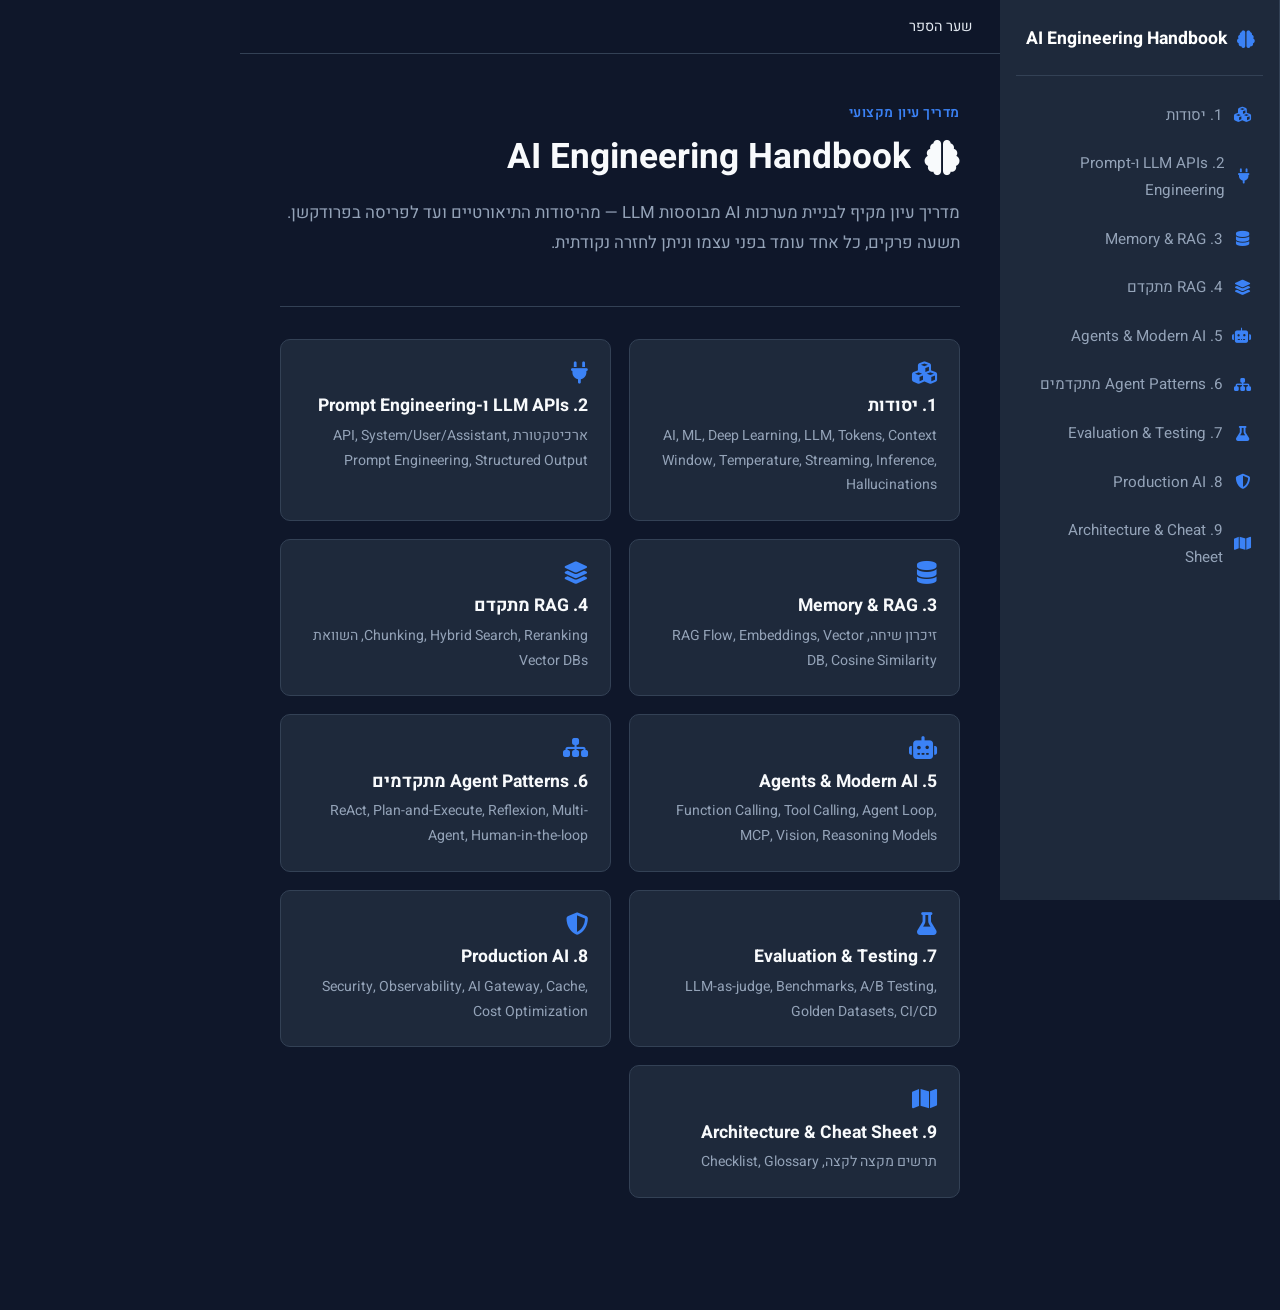
==== index.html @ ad1176f5 "Initial commit: AI Engineering Handbook — 9-chapter Hebrew RTL reference site" ====
<!DOCTYPE html>
<html lang="he" dir="rtl">
<head>
<meta charset="UTF-8">
<meta name="viewport" content="width=device-width, initial-scale=1.0">
<title>AI Engineering Handbook</title>
<link rel="stylesheet" href="assets/style.css">
</head>
<body>
<div class="layout">
  <aside class="sidebar">
    <div class="sidebar__brand"><i class="fas fa-brain"></i> AI Engineering Handbook</div>
    <ul class="sidebar__nav">
      <li><a class="sidebar__link" href="chapters/01-foundations.html"><i class="fas fa-cubes"></i> 1. יסודות</a></li>
      <li><a class="sidebar__link" href="chapters/02-llm-apis-prompts.html"><i class="fas fa-plug"></i> 2. LLM APIs ו-Prompt Engineering</a></li>
      <li><a class="sidebar__link" href="chapters/03-memory-rag.html"><i class="fas fa-database"></i> 3. Memory & RAG</a></li>
      <li><a class="sidebar__link" href="chapters/04-advanced-rag.html"><i class="fas fa-layer-group"></i> 4. RAG מתקדם</a></li>
      <li><a class="sidebar__link" href="chapters/05-agents.html"><i class="fas fa-robot"></i> 5. Agents & Modern AI</a></li>
      <li><a class="sidebar__link" href="chapters/06-agent-patterns.html"><i class="fas fa-sitemap"></i> 6. Agent Patterns מתקדמים</a></li>
      <li><a class="sidebar__link" href="chapters/07-evaluation.html"><i class="fas fa-flask"></i> 7. Evaluation & Testing</a></li>
      <li><a class="sidebar__link" href="chapters/08-production.html"><i class="fas fa-shield-halved"></i> 8. Production AI</a></li>
      <li><a class="sidebar__link" href="chapters/09-architecture-cheatsheet.html"><i class="fas fa-map"></i> 9. Architecture & Cheat Sheet</a></li>
    </ul>
  </aside>
  <main>
    <header class="page-header">
      <div class="breadcrumb"><span class="current">שער הספר</span></div>
    </header>
    <div class="content" style="max-width:1100px;">
      <section class="chapter-hero">
        <div class="chapter-hero__eyebrow">מדריך עיון מקצועי</div>
        <h1><i class="fas fa-brain"></i> AI Engineering Handbook</h1>
        <p>מדריך עיון מקיף לבניית מערכות AI מבוססות LLM — מהיסודות התיאורטיים ועד לפריסה בפרודקשן. תשעה פרקים, כל אחד עומד בפני עצמו וניתן לחזרה נקודתית.</p>
      </section>
      <div class="chapter-grid">
        <a class="chapter-card" href="chapters/01-foundations.html"><i class="fas fa-cubes"></i><h3>1. יסודות</h3><p>AI, ML, Deep Learning, LLM, Tokens, Context Window, Temperature, Streaming, Inference, Hallucinations</p></a>
        <a class="chapter-card" href="chapters/02-llm-apis-prompts.html"><i class="fas fa-plug"></i><h3>2. LLM APIs ו-Prompt Engineering</h3><p>ארכיטקטורת API, System/User/Assistant, Prompt Engineering, Structured Output</p></a>
        <a class="chapter-card" href="chapters/03-memory-rag.html"><i class="fas fa-database"></i><h3>3. Memory & RAG</h3><p>זיכרון שיחה, RAG Flow, Embeddings, Vector DB, Cosine Similarity</p></a>
        <a class="chapter-card" href="chapters/04-advanced-rag.html"><i class="fas fa-layer-group"></i><h3>4. RAG מתקדם</h3><p>Chunking, Hybrid Search, Reranking, השוואת Vector DBs</p></a>
        <a class="chapter-card" href="chapters/05-agents.html"><i class="fas fa-robot"></i><h3>5. Agents & Modern AI</h3><p>Function Calling, Tool Calling, Agent Loop, MCP, Vision, Reasoning Models</p></a>
        <a class="chapter-card" href="chapters/06-agent-patterns.html"><i class="fas fa-sitemap"></i><h3>6. Agent Patterns מתקדמים</h3><p>ReAct, Plan-and-Execute, Reflexion, Multi-Agent, Human-in-the-loop</p></a>
        <a class="chapter-card" href="chapters/07-evaluation.html"><i class="fas fa-flask"></i><h3>7. Evaluation & Testing</h3><p>LLM-as-judge, Benchmarks, A/B Testing, Golden Datasets, CI/CD</p></a>
        <a class="chapter-card" href="chapters/08-production.html"><i class="fas fa-shield-halved"></i><h3>8. Production AI</h3><p>Security, Observability, AI Gateway, Cache, Cost Optimization</p></a>
        <a class="chapter-card" href="chapters/09-architecture-cheatsheet.html"><i class="fas fa-map"></i><h3>9. Architecture & Cheat Sheet</h3><p>תרשים מקצה לקצה, Checklist, Glossary</p></a>
      </div>
    </div>
  </main>
</div>
<script src="assets/script.js"></script>
</body>
</html>
---- assets/style.css ----
@import url("fonts/heebo.css");
@import url("fontawesome/css/all.min.css");

:root {
  --bg: #0F172A;
  --bg-card: #1E293B;
  --bg-card-hover: #24334a;
  --border: #334155;
  --text: #E2E8F0;
  --text-muted: #94A3B8;
  --accent: #3B82F6;
  --success: #22C55E;
  --warning: #F59E0B;
  --danger: #EF4444;
  --font: "Heebo", "Segoe UI", sans-serif;
  --radius: 10px;
  --sidebar-w: 280px;
  --toc-w: 240px;
}

* { box-sizing: border-box; }
html { scroll-behavior: smooth; }
body {
  margin: 0;
  background: var(--bg);
  color: var(--text);
  font-family: var(--font);
  line-height: 1.75;
  direction: rtl;
}
h1, h2, h3, h4 { font-weight: 700; color: #F8FAFC; line-height: 1.35; }
a { color: var(--accent); text-decoration: none; }
a:hover { text-decoration: underline; }
code { font-family: "Consolas", monospace; direction: ltr; unicode-bidi: embed; }

/* --- Layout --- */
.layout {
  display: grid;
  grid-template-columns: var(--sidebar-w) 1fr var(--toc-w);
  min-height: 100vh;
}
@media (max-width: 1100px) {
  .layout { grid-template-columns: var(--sidebar-w) 1fr; }
  .toc { display: none; }
}
@media (max-width: 780px) {
  .layout { grid-template-columns: 1fr; }
  .sidebar { position: fixed; inset-inline-start: -300px; transition: inset-inline-start .2s ease; z-index: 40; }
  .sidebar.is-open { inset-inline-start: 0; }
}

/* --- Sidebar --- */
.sidebar {
  background: var(--bg-card);
  border-inline-start: 1px solid var(--border);
  padding: 24px 16px;
  position: sticky;
  top: 0;
  height: 100vh;
  overflow-y: auto;
}
.sidebar__brand { display: flex; align-items: center; gap: 10px; padding: 0 8px 20px; font-size: 1.1rem; font-weight: 700; color: #fff; border-bottom: 1px solid var(--border); margin-bottom: 16px; }
.sidebar__brand i { color: var(--accent); }
.sidebar__nav { list-style: none; margin: 0; padding: 0; display: flex; flex-direction: column; gap: 2px; }
.sidebar__link {
  display: flex; align-items: center; gap: 10px;
  padding: 10px 12px; border-radius: var(--radius);
  color: var(--text-muted); font-size: .95rem;
}
.sidebar__link i { width: 18px; text-align: center; color: var(--accent); }
.sidebar__link:hover { background: var(--bg-card-hover); color: var(--text); text-decoration: none; }
.sidebar__link.is-active { background: var(--accent); color: #fff; }
.sidebar__link.is-active i { color: #fff; }

/* --- Header --- */
.page-header {
  position: sticky; top: 0; z-index: 10;
  background: rgba(15, 23, 42, .92); backdrop-filter: blur(6px);
  border-bottom: 1px solid var(--border);
  padding: 14px 28px;
  display: flex; align-items: center; justify-content: space-between;
}
.breadcrumb { color: var(--text-muted); font-size: .9rem; }
.breadcrumb a { color: var(--text-muted); }
.breadcrumb .current { color: var(--text); }
.sidebar-toggle { display: none; background: none; border: 1px solid var(--border); color: var(--text); border-radius: var(--radius); width: 36px; height: 36px; cursor: pointer; }
@media (max-width: 780px) {
  .sidebar-toggle { display: inline-flex; align-items: center; justify-content: center; }
}

/* --- Content --- */
.content { padding: 0 40px 80px; max-width: 1140px; }
.chapter-hero { padding: 48px 0 32px; border-bottom: 1px solid var(--border); margin-bottom: 32px; }
.chapter-hero__eyebrow { color: var(--accent); font-weight: 600; font-size: .85rem; text-transform: uppercase; letter-spacing: .04em; }
.chapter-hero h1 { font-size: 2.2rem; margin: 8px 0; display: flex; align-items: center; gap: 14px; }
.chapter-hero p { color: var(--text-muted); font-size: 1.05rem; }

/* --- Chapter-level concept illustration (sits right below the intro) --- */
.chapter-diagram { background: var(--bg-card); border: 1px solid var(--border); border-radius: var(--radius); padding: 28px 24px; margin: 0 0 40px; }
.chapter-diagram__caption { color: var(--text-muted); font-size: .85rem; text-align: center; margin-top: 16px; }
.chapter-diagram .flow-diagram { margin: 0; }
.chapter-diagram .flow-step { background: var(--bg); }

/* Nested hierarchy (Chapter 1: AI ⊃ ML ⊃ Deep Learning ⊃ LLM) — each level's
   right edge (inline-start, in RTL) starts further in than the one before,
   so the first (AI) leads all the others from the right; left edges stay
   flush, producing a cascading funnel toward LLM. */
.nest-diagram { display: flex; flex-direction: column; gap: 0; }
.nest-diagram__level {
  border: 1px solid var(--border); border-radius: var(--radius);
  padding: 16px 20px; background: var(--bg);
  margin-top: -1px;
}
.nest-diagram__level:nth-child(1) { width: 100%; margin-inline-start: 0; }
.nest-diagram__level:nth-child(2) { width: 92%; margin-inline-start: 8%; }
.nest-diagram__level:nth-child(3) { width: 84%; margin-inline-start: 16%; }
.nest-diagram__level:nth-child(4) { width: 76%; margin-inline-start: 24%; }
.nest-diagram__level span { font-weight: 700; color: #fff; }
.nest-diagram__level small { color: var(--text-muted); display: block; margin-top: 2px; font-size: .82rem; }
.nest-diagram__level:nth-child(1) { border-inline-start: 4px solid var(--accent); }
.nest-diagram__level:nth-child(2) { border-inline-start: 4px solid var(--success); }
.nest-diagram__level:nth-child(3) { border-inline-start: 4px solid var(--warning); }
.nest-diagram__level:nth-child(4) { border-inline-start: 4px solid var(--danger); }

/* Compare row (Chapter 4 naive vs advanced, Chapter 6 pattern showcase) */
.compare-row { display: flex; flex-wrap: wrap; gap: 16px; }
.compare-card { flex: 1 1 220px; border: 1px solid var(--border); border-radius: var(--radius); padding: 16px 18px; background: var(--bg); }
.compare-card__title { font-weight: 700; color: #fff; margin-bottom: 8px; display: flex; align-items: center; gap: 8px; }
.compare-card__title i { color: var(--accent); }
.compare-card p { color: var(--text-muted); font-size: .9rem; margin: 0; }
.compare-row--vs { align-items: center; }
.compare-row__sep { color: var(--text-muted); font-weight: 700; align-self: center; }

.topic { margin: 56px 0; scroll-margin-top: 90px; }
.topic__title { display: flex; align-items: center; gap: 10px; font-size: 1.5rem; border-bottom: 2px solid var(--border); padding-bottom: 10px; margin-bottom: 20px; }
.topic__title i { color: var(--accent); }

.box { background: var(--bg-card); border: 1px solid var(--border); border-radius: var(--radius); padding: 18px 20px; margin: 14px 0; }
.box__label { display: flex; align-items: center; gap: 8px; font-weight: 700; margin-bottom: 8px; font-size: .95rem; }
.box--what .box__label i { color: var(--accent); }
.box--why .box__label i { color: var(--warning); }
.box--how .box__label i { color: var(--success); }

/* --- Term List: separates a paragraph that bundles multiple named concepts into distinct, scannable rows --- */
.term-list { list-style: none; margin: 4px 0 0; padding: 0; display: flex; flex-direction: column; gap: 12px; }
.term-list li { border-inline-start: 3px solid var(--accent); padding-inline-start: 14px; }

/* --- Glossary: alphabetical term/definition grid --- */
.glossary-list { display: grid; grid-template-columns: 240px 1fr; column-gap: 24px; row-gap: 0; margin: 0; }
.glossary-list dt {
  font-weight: 700; color: #fff;
  padding: 14px 0; border-top: 1px solid var(--border);
}
.glossary-list dd {
  margin: 0; color: var(--text-muted);
  padding: 14px 0; border-top: 1px solid var(--border);
}
.glossary-list dt:first-of-type, .glossary-list dd:first-of-type { border-top: none; }
@media (max-width: 640px) {
  .glossary-list { grid-template-columns: 1fr; }
  .glossary-list dt { padding-bottom: 4px; }
  .glossary-list dd { padding-top: 0; border-top: none; }
}
.term-list li strong { color: #F8FAFC; }
.term-list--why li { border-inline-start-color: var(--warning); }
.term-list--how li { border-inline-start-color: var(--success); }

.example-card { background: linear-gradient(135deg, #1E293B, #172033); border: 1px solid var(--border); border-inline-start: 4px solid var(--accent); border-radius: var(--radius); padding: 18px 20px; margin: 16px 0; }
.example-card__label { font-weight: 700; color: var(--accent); display: flex; align-items: center; gap: 8px; margin-bottom: 6px; }
.example-card table { width: 100%; border-collapse: collapse; margin-top: 10px; font-size: .9rem; }
.example-card th, .example-card td { border: 1px solid var(--border); padding: 8px 10px; text-align: right; }
.example-card th { background: rgba(59, 130, 246, .12); color: #fff; }

/* --- Flow Diagram --- */
.flow-diagram { display: flex; flex-direction: column; align-items: stretch; gap: 0; margin: 24px 0; }
.flow-step { background: var(--bg-card); border: 1px solid var(--border); border-radius: var(--radius); padding: 14px 18px; }
.flow-step__label { font-weight: 700; color: #fff; display: flex; align-items: center; gap: 8px; }
.flow-step__label i { color: var(--accent); }
.flow-step__desc { color: var(--text-muted); font-size: .9rem; margin-top: 4px; }
.flow-arrow { align-self: center; color: var(--accent); font-size: 1.3rem; padding: 6px 0; }
@media (min-width: 640px) {
  .flow-diagram--horizontal { flex-direction: row; align-items: stretch; flex-wrap: wrap; }
  .flow-diagram--horizontal .flow-step { flex: 1 1 160px; }
  .flow-diagram--horizontal .flow-arrow { align-self: center; }
}

/* --- Practices / Mistakes --- */
.practices { border-radius: var(--radius); padding: 16px 20px; margin: 14px 0; list-style: none; }
.practices li { position: relative; padding-inline-start: 26px; margin: 8px 0; }
.practices li i { position: absolute; inset-inline-start: 0; top: 4px; }
.practices--good { background: rgba(34, 197, 94, .08); border: 1px solid rgba(34, 197, 94, .3); }
.practices--good li i { color: var(--success); }
.practices--bad { background: rgba(239, 68, 68, .08); border: 1px solid rgba(239, 68, 68, .3); }
.practices--bad li i { color: var(--danger); }
details.mistakes summary { cursor: pointer; font-weight: 700; padding: 10px 4px; color: var(--danger); list-style: none; display: flex; align-items: center; gap: 8px; }
details.mistakes summary::-webkit-details-marker { display: none; }
details.mistakes summary i.fa-chevron-left { margin-inline-start: auto; transition: transform .15s; }
details.mistakes[open] summary i.fa-chevron-left { transform: rotate(-90deg); }

/* --- Insight / Remember --- */
.insight { background: rgba(245, 158, 11, .08); border: 1px solid rgba(245, 158, 11, .35); border-radius: var(--radius); padding: 16px 20px; margin: 18px 0; }
.insight__label { font-weight: 700; color: var(--warning); display: flex; align-items: center; gap: 8px; margin-bottom: 6px; }
.remember { background: var(--bg-card); border-inline-start: 4px solid var(--accent); border-radius: var(--radius); padding: 18px 22px; margin-top: 20px; }
.remember h4 { margin-top: 0; }
.remember ul { margin: 8px 0 0; padding-inline-start: 20px; }
.remember li { margin: 6px 0; }

/* --- TOC --- */
.toc { padding: 32px 20px; position: sticky; top: 0; height: 100vh; overflow-y: auto; }
.toc__title { color: var(--text-muted); font-size: .8rem; text-transform: uppercase; letter-spacing: .05em; margin-bottom: 12px; }
.toc__link { display: block; padding: 6px 10px; border-inline-start: 2px solid transparent; color: var(--text-muted); font-size: .88rem; }
.toc__link.is-active { border-inline-start-color: var(--accent); color: var(--accent); }

/* --- Code blocks --- */
pre[class*="language-"] { border-radius: var(--radius); border: 1px solid var(--border); margin: 16px 0; }

/* --- Back to top --- */
.back-to-top {
  position: fixed; bottom: 24px; inset-inline-end: 24px;
  width: 44px; height: 44px; border-radius: 50%;
  background: var(--accent); color: #fff; border: none;
  display: flex; align-items: center; justify-content: center;
  opacity: 0; pointer-events: none; transform: translateY(10px);
  transition: opacity .2s, transform .2s; cursor: pointer; z-index: 30;
}
.back-to-top.is-visible { opacity: 1; pointer-events: auto; transform: translateY(0); }

/* --- Cross-chapter reference return link --- */
.back-ref {
  position: fixed; bottom: 24px; inset-inline-start: 24px;
  display: flex; align-items: center; gap: 8px;
  background: var(--accent); color: #fff; border: none;
  padding: 10px 18px; border-radius: 999px;
  font-size: .88rem; font-weight: 600;
  box-shadow: 0 6px 18px rgba(0, 0, 0, .35);
  z-index: 30; text-decoration: none;
  animation: back-ref-in .25s ease;
}
.back-ref:hover { background: #2563eb; text-decoration: none; }
@keyframes back-ref-in { from { opacity: 0; transform: translateY(10px); } to { opacity: 1; transform: translateY(0); } }
@media print { .back-ref { display: none !important; } }

/* --- Cards (index.html chapter grid) --- */
.chapter-grid { display: grid; grid-template-columns: repeat(auto-fill, minmax(260px, 1fr)); gap: 18px; margin: 32px 0; }
.chapter-card { background: var(--bg-card); border: 1px solid var(--border); border-radius: var(--radius); padding: 22px; display: block; color: var(--text); }
.chapter-card:hover { border-color: var(--accent); text-decoration: none; }
.chapter-card i { color: var(--accent); font-size: 1.4rem; margin-bottom: 10px; display: block; }
.chapter-card h3 { margin: 0 0 6px; font-size: 1.1rem; }
.chapter-card p { color: var(--text-muted); font-size: .88rem; margin: 0; }

/* --- Print --- */
@media print {
  .sidebar, .toc, .page-header, .back-to-top, .sidebar-toggle { display: none !important; }
  .layout { display: block; }
  body { background: #fff; color: #111; }
  .box, .example-card, .flow-step, .remember { background: #f4f4f4; border-color: #ccc; color: #111; }
  a { color: #111; text-decoration: underline; }
  .topic { page-break-inside: avoid; }
}
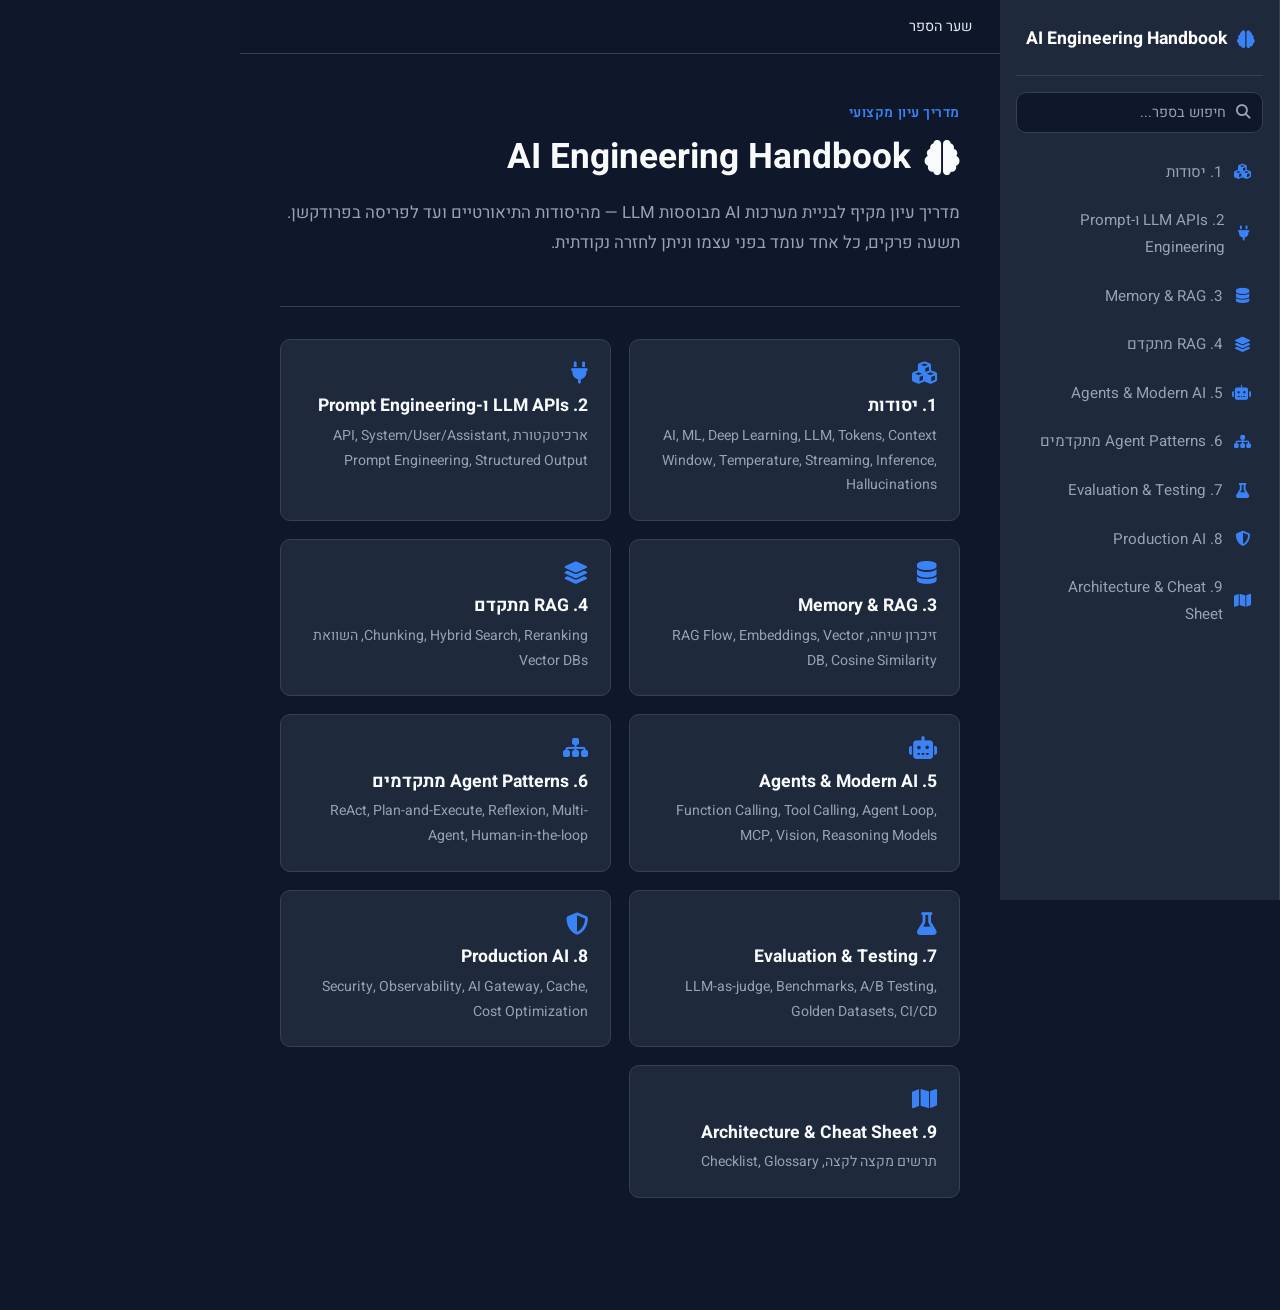
==== commit c9bb8acc: "feat: add site-wide search across all chapters Client-side, offline-first search — no backend needed" ====
--- a/index.html
+++ b/index.html
@@ -4,12 +4,20 @@
 <meta charset="UTF-8">
 <meta name="viewport" content="width=device-width, initial-scale=1.0">
 <title>AI Engineering Handbook</title>
-<link rel="stylesheet" href="assets/style.css">
+<link rel="stylesheet" href="assets/style.css?v=6">
 </head>
 <body>
 <div class="layout">
+<div class="sidebar-backdrop" onclick="document.querySelector('.sidebar').classList.remove('is-open'); this.classList.remove('is-visible');"></div>
   <aside class="sidebar">
-    <div class="sidebar__brand"><i class="fas fa-brain"></i> AI Engineering Handbook</div>
+    <div class="sidebar__brand"><i class="fas fa-brain"></i> AI Engineering Handbook<button type="button" class="sidebar-close" aria-label="סגור תפריט" onclick="document.querySelector('.sidebar').classList.remove('is-open'); var b=document.querySelector('.sidebar-backdrop'); if(b) b.classList.remove('is-visible');"><i class="fas fa-xmark"></i></button></div>
+    <div class="site-search">
+      <div class="site-search__box">
+        <i class="fas fa-magnifying-glass"></i>
+        <input type="text" class="site-search__input" placeholder="חיפוש בספר..." autocomplete="off">
+      </div>
+      <div class="site-search__results"></div>
+    </div>
     <ul class="sidebar__nav">
       <li><a class="sidebar__link" href="chapters/01-foundations.html"><i class="fas fa-cubes"></i> 1. יסודות</a></li>
       <li><a class="sidebar__link" href="chapters/02-llm-apis-prompts.html"><i class="fas fa-plug"></i> 2. LLM APIs ו-Prompt Engineering</a></li>
@@ -25,6 +33,7 @@
   <main>
     <header class="page-header">
       <div class="breadcrumb"><span class="current">שער הספר</span></div>
+      <button class="sidebar-toggle" aria-label="תפריט"><i class="fas fa-bars"></i></button>
     </header>
     <div class="content" style="max-width:1100px;">
       <section class="chapter-hero">
@@ -46,6 +55,7 @@
     </div>
   </main>
 </div>
-<script src="assets/script.js"></script>
+<script src="assets/search-index.js?v=6"></script>
+<script src="assets/script.js?v=6"></script>
 </body>
 </html>
--- a/assets/style.css
+++ b/assets/style.css
@@ -43,13 +43,14 @@
   .layout { grid-template-columns: var(--sidebar-w) 1fr; }
   .toc { display: none; }
 }
-@media (max-width: 780px) {
-  .layout { grid-template-columns: 1fr; }
-  .sidebar { position: fixed; inset-inline-start: -300px; transition: inset-inline-start .2s ease; z-index: 40; }
-  .sidebar.is-open { inset-inline-start: 0; }
-}
 
 /* --- Sidebar --- */
+/* NOTE: this unconditional rule must be declared BEFORE the mobile
+   @media override below. Equal-specificity CSS rules resolve ties by
+   source order, not by which one is inside a media query — declaring
+   this after the override made "position: sticky" always win over the
+   media query's "position: fixed", regardless of viewport width, which
+   silently disabled the entire mobile off-canvas drawer. */
 .sidebar {
   background: var(--bg-card);
   border-inline-start: 1px solid var(--border);
@@ -59,8 +60,58 @@
   height: 100vh;
   overflow-y: auto;
 }
+@media (max-width: 780px) {
+  .layout { grid-template-columns: 1fr; }
+  .sidebar {
+    position: fixed; top: 0; inset-inline-start: -85vw;
+    width: 85vw; max-width: 320px;
+    transition: inset-inline-start .2s ease; z-index: 40;
+  }
+  .sidebar.is-open { inset-inline-start: 0; }
+}
 .sidebar__brand { display: flex; align-items: center; gap: 10px; padding: 0 8px 20px; font-size: 1.1rem; font-weight: 700; color: #fff; border-bottom: 1px solid var(--border); margin-bottom: 16px; }
 .sidebar__brand i { color: var(--accent); }
+
+/* --- Site search (lives at the top of the sidebar, above the chapter list) --- */
+.site-search { position: relative; margin: 0 0 16px; }
+.site-search__box {
+  display: flex; align-items: center; gap: 8px;
+  background: var(--bg); border: 1px solid var(--border); border-radius: var(--radius);
+  padding: 8px 12px;
+}
+.site-search__box i { color: var(--text-muted); font-size: .9rem; }
+.site-search__input {
+  flex: 1; min-width: 0; background: none; border: none; outline: none;
+  color: var(--text); font-family: var(--font); font-size: .9rem;
+}
+.site-search__input::placeholder { color: var(--text-muted); }
+.site-search__results {
+  display: none; position: absolute; top: calc(100% + 6px); inset-inline-start: 0; inset-inline-end: 0;
+  background: var(--bg-card); border: 1px solid var(--border); border-radius: var(--radius);
+  max-height: 60vh; overflow-y: auto; z-index: 45;
+  box-shadow: 0 12px 28px rgba(0, 0, 0, .4);
+}
+.site-search__results.is-visible { display: block; }
+.site-search__result {
+  display: block; padding: 10px 14px; border-bottom: 1px solid var(--border);
+  color: var(--text);
+}
+.site-search__result:last-child { border-bottom: none; }
+.site-search__result:hover { background: var(--bg-card-hover); text-decoration: none; }
+.site-search__result-chapter { color: var(--accent); font-size: .75rem; font-weight: 600; margin-bottom: 2px; }
+.site-search__result-title { font-weight: 700; font-size: .92rem; }
+.site-search__result-snippet { color: var(--text-muted); font-size: .8rem; margin-top: 2px; line-height: 1.5; }
+.site-search__empty { padding: 14px; color: var(--text-muted); font-size: .88rem; text-align: center; }
+.sidebar-close {
+  display: none; margin-inline-start: auto;
+  background: none; border: none; color: var(--text-muted);
+  font-size: 1.3rem; line-height: 1; cursor: pointer;
+  width: 36px; height: 36px; border-radius: var(--radius); flex-shrink: 0;
+}
+.sidebar-close:hover { background: var(--bg-card-hover); color: var(--text); }
+@media (max-width: 780px) {
+  .sidebar-close { display: inline-flex; align-items: center; justify-content: center; }
+}
 .sidebar__nav { list-style: none; margin: 0; padding: 0; display: flex; flex-direction: column; gap: 2px; }
 .sidebar__link {
   display: flex; align-items: center; gap: 10px;
@@ -71,6 +122,17 @@
 .sidebar__link:hover { background: var(--bg-card-hover); color: var(--text); text-decoration: none; }
 .sidebar__link.is-active { background: var(--accent); color: #fff; }
 .sidebar__link.is-active i { color: #fff; }
+
+/* In-chapter topic list, folded into the mobile drawer below the chapter
+   list — only shown under 1100px, where the real .toc column is hidden. */
+.sidebar-subnav { display: none; }
+@media (max-width: 1100px) {
+  .sidebar-subnav {
+    display: block; margin-top: 16px; padding-top: 16px;
+    border-top: 1px solid var(--border);
+  }
+  .sidebar-subnav__title { color: var(--text-muted); font-size: .8rem; text-transform: uppercase; letter-spacing: .05em; margin-bottom: 8px; padding: 0 12px; }
+}
 
 /* --- Header --- */
 .page-header {
@@ -83,17 +145,30 @@
 .breadcrumb { color: var(--text-muted); font-size: .9rem; }
 .breadcrumb a { color: var(--text-muted); }
 .breadcrumb .current { color: var(--text); }
-.sidebar-toggle { display: none; background: none; border: 1px solid var(--border); color: var(--text); border-radius: var(--radius); width: 36px; height: 36px; cursor: pointer; }
+.sidebar-toggle { display: none; background: none; border: 1px solid var(--border); color: var(--text); border-radius: var(--radius); width: 44px; height: 44px; font-size: 1.1rem; cursor: pointer; flex-shrink: 0; }
+.sidebar-backdrop {
+  display: none; position: fixed; inset: 0; background: rgba(0, 0, 0, .5);
+  z-index: 39; opacity: 0; pointer-events: none; transition: opacity .2s ease;
+}
+.sidebar-backdrop.is-visible { opacity: 1; pointer-events: auto; }
 @media (max-width: 780px) {
   .sidebar-toggle { display: inline-flex; align-items: center; justify-content: center; }
+  .page-header { padding: 10px 16px; }
+  .sidebar-backdrop { display: block; }
 }
 
 /* --- Content --- */
 .content { padding: 0 40px 80px; max-width: 1140px; }
 .chapter-hero { padding: 48px 0 32px; border-bottom: 1px solid var(--border); margin-bottom: 32px; }
 .chapter-hero__eyebrow { color: var(--accent); font-weight: 600; font-size: .85rem; text-transform: uppercase; letter-spacing: .04em; }
-.chapter-hero h1 { font-size: 2.2rem; margin: 8px 0; display: flex; align-items: center; gap: 14px; }
+.chapter-hero h1 { font-size: 2.2rem; margin: 8px 0; display: flex; align-items: center; gap: 14px; flex-wrap: wrap; }
 .chapter-hero p { color: var(--text-muted); font-size: 1.05rem; }
+@media (max-width: 640px) {
+  .content { padding: 0 16px 60px; }
+  .chapter-hero { padding: 32px 0 24px; }
+  .chapter-hero h1 { font-size: 1.5rem; }
+  .chapter-hero p { font-size: .95rem; }
+}
 
 /* --- Chapter-level concept illustration (sits right below the intro) --- */
 .chapter-diagram { background: var(--bg-card); border: 1px solid var(--border); border-radius: var(--radius); padding: 28px 24px; margin: 0 0 40px; }
@@ -165,9 +240,9 @@
 .term-list--why li { border-inline-start-color: var(--warning); }
 .term-list--how li { border-inline-start-color: var(--success); }
 
-.example-card { background: linear-gradient(135deg, #1E293B, #172033); border: 1px solid var(--border); border-inline-start: 4px solid var(--accent); border-radius: var(--radius); padding: 18px 20px; margin: 16px 0; }
+.example-card { background: linear-gradient(135deg, #1E293B, #172033); border: 1px solid var(--border); border-inline-start: 4px solid var(--accent); border-radius: var(--radius); padding: 18px 20px; margin: 16px 0; overflow-x: auto; }
 .example-card__label { font-weight: 700; color: var(--accent); display: flex; align-items: center; gap: 8px; margin-bottom: 6px; }
-.example-card table { width: 100%; border-collapse: collapse; margin-top: 10px; font-size: .9rem; }
+.example-card table { width: 100%; min-width: 480px; border-collapse: collapse; margin-top: 10px; font-size: .9rem; }
 .example-card th, .example-card td { border: 1px solid var(--border); padding: 8px 10px; text-align: right; }
 .example-card th { background: rgba(59, 130, 246, .12); color: #fff; }
 
@@ -241,7 +316,7 @@
 @media print { .back-ref { display: none !important; } }
 
 /* --- Cards (index.html chapter grid) --- */
-.chapter-grid { display: grid; grid-template-columns: repeat(auto-fill, minmax(260px, 1fr)); gap: 18px; margin: 32px 0; }
+.chapter-grid { display: grid; grid-template-columns: repeat(auto-fill, minmax(min(260px, 100%), 1fr)); gap: 18px; margin: 32px 0; }
 .chapter-card { background: var(--bg-card); border: 1px solid var(--border); border-radius: var(--radius); padding: 22px; display: block; color: var(--text); }
 .chapter-card:hover { border-color: var(--accent); text-decoration: none; }
 .chapter-card i { color: var(--accent); font-size: 1.4rem; margin-bottom: 10px; display: block; }
